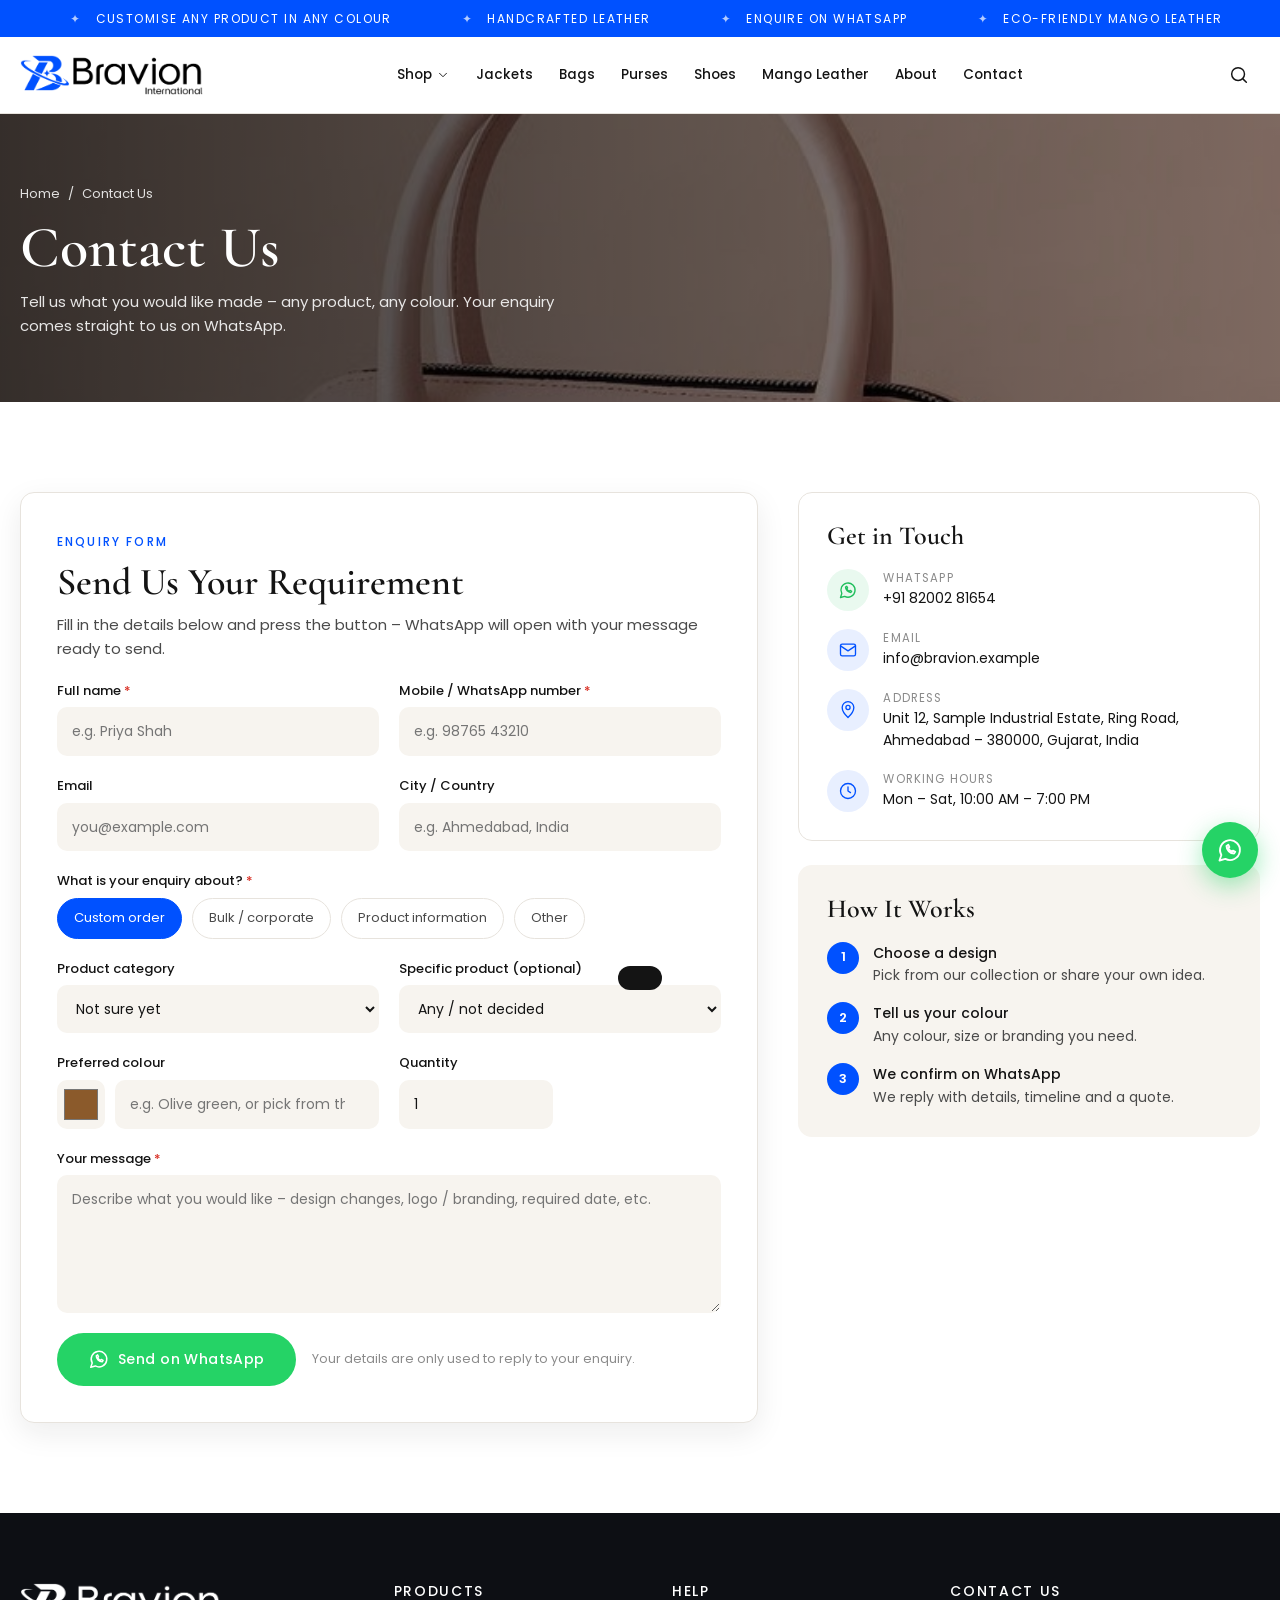
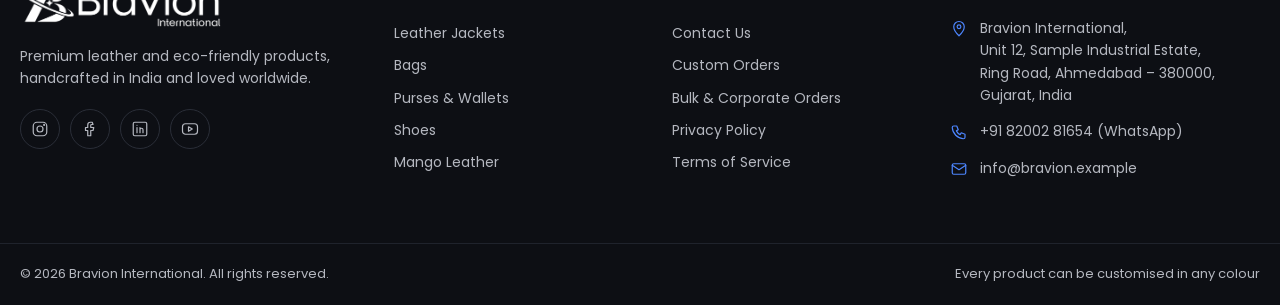
==== contact.html @ 528b91cf "Add files via upload" ====
<!DOCTYPE html>
<html lang="en">
<head>
  <meta charset="UTF-8">
  <meta name="viewport" content="width=device-width, initial-scale=1.0">
  <title>Contact Us – Bravion International</title>
  <meta name="description" content="Bravion International – handcrafted leather jackets, bags, purses, shoes and mango leather products – customised in any colour.">
  <link rel="icon" type="image/png" href="assets/img/favicon.png">
  <link rel="preconnect" href="https://fonts.googleapis.com">
  <link rel="preconnect" href="https://fonts.gstatic.com" crossorigin>
  <link href="https://fonts.googleapis.com/css2?family=Cormorant+Garamond:wght@500;600;700&family=Poppins:wght@300;400;500;600&display=swap" rel="stylesheet">
  <link rel="stylesheet" href="assets/css/style.css">
</head>
<body>

  <!-- Announcement bar -->
  <div class="announce">
    <div class="announce__track">
      <span>Customise any product in any colour</span><span>Handcrafted leather</span><span>Enquire on WhatsApp</span><span>Eco-friendly mango leather</span>
      <span>Customise any product in any colour</span><span>Handcrafted leather</span><span>Enquire on WhatsApp</span><span>Eco-friendly mango leather</span>
    </div>
  </div>

  <!-- Header -->
  <header class="header" id="header">
    <div class="container header__inner">
      <button class="icon-btn header__burger" id="menuOpen" aria-label="Open menu">
        <svg viewBox="0 0 24 24"><path d="M3 6h18M3 12h18M3 18h18"/></svg>
      </button>

      <a href="index.html" class="header__logo" aria-label="Bravion International home">
        <img src="assets/img/logo.png" alt="Bravion International">
      </a>

      <nav class="nav" id="nav" aria-label="Main">
        <div class="nav__head">
          <img src="assets/img/logo.png" alt="Bravion International">
          <button class="icon-btn" id="menuClose" aria-label="Close menu">
            <svg viewBox="0 0 24 24"><path d="M6 6l12 12M18 6L6 18"/></svg>
          </button>
        </div>
        <ul class="nav__list">
          <li class="nav__item has-mega">
            <a href="shop.html">Shop <svg class="chev" viewBox="0 0 24 24"><path d="M6 9l6 6 6-6"/></svg></a>
            <div class="mega">
              <div class="mega__col">
                <h6>Products</h6>
                <a href="shop.html?cat=jackets">Leather Jackets</a>
                <a href="shop.html?cat=bags">Bags</a>
                <a href="shop.html?cat=purses">Purses &amp; Wallets</a>
                <a href="shop.html?cat=shoes">Shoes</a>
              </div>
              <div class="mega__col">
                <h6>Eco Collection</h6>
                <a href="shop.html?material=Mango+Leather">Mango Leather – All Products</a>
              </div>
              <a href="shop.html?material=Mango+Leather" class="mega__promo">
                <img src="assets/img/mango/ml-11.jpg" alt="">
                <span>New: Mango Leather Edit →</span>
              </a>
            </div>
          </li>
          <li class="nav__item"><a href="shop.html?cat=jackets">Jackets</a></li>
          <li class="nav__item"><a href="shop.html?cat=bags">Bags</a></li>
          <li class="nav__item"><a href="shop.html?cat=purses">Purses</a></li>
          <li class="nav__item"><a href="shop.html?cat=shoes">Shoes</a></li>
          <li class="nav__item"><a href="shop.html?material=Mango+Leather">Mango Leather</a></li>
          <li class="nav__item"><a href="index.html#about">About</a></li>
          <li class="nav__item"><a href="contact.html">Contact</a></li>
        </ul>
      </nav>

      <div class="header__actions">
        <button class="icon-btn" id="searchOpen" aria-label="Search">
          <svg viewBox="0 0 24 24"><circle cx="11" cy="11" r="7"/><path d="M20 20l-3.5-3.5"/></svg>
        </button>
      </div>
    </div>

    <div class="search" id="search">
      <div class="container search__inner">
        <svg viewBox="0 0 24 24"><circle cx="11" cy="11" r="7"/><path d="M20 20l-3.5-3.5"/></svg>
        <input type="search" placeholder="Search jackets, bags, wallets, shoes…" aria-label="Search products">
        <button class="icon-btn" id="searchClose" aria-label="Close search">
          <svg viewBox="0 0 24 24"><path d="M6 6l12 12M18 6L6 18"/></svg>
        </button>
      </div>
    </div>
    <!-- inside the header so the menu drawer can sit above it -->
    <div class="overlay" id="overlay"></div>
  </header>

  <main class="contact-page">

    <!-- Page banner -->
    <section class="collection-hero" style="--bg:url('../img/mango/ml-09.jpg')">
      <div class="container collection-hero__inner">
        <nav class="crumbs" aria-label="Breadcrumb">
          <a href="index.html">Home</a><span>/</span>Contact Us
        </nav>
        <h1>Contact Us</h1>
        <p>Tell us what you would like made – any product, any colour. Your enquiry comes straight to us on WhatsApp.</p>
      </div>
    </section>

    <section class="section">
      <div class="container contact">

        <!-- Enquiry form -->
        <form class="contact__form" id="contactForm" novalidate>
          <div class="contact__form-head">
            <span class="eyebrow">Enquiry form</span>
            <h2>Send Us Your Requirement</h2>
            <p>Fill in the details below and press the button – WhatsApp will open with your message ready to send.</p>
          </div>

          <div class="field-row">
            <label class="field">
              <span>Full name <em>*</em></span>
              <input type="text" name="name" autocomplete="name" required placeholder="e.g. Priya Shah">
              <small class="field__error">Please enter your name.</small>
            </label>
            <label class="field">
              <span>Mobile / WhatsApp number <em>*</em></span>
              <input type="tel" name="phone" autocomplete="tel" required placeholder="e.g. 98765 43210" inputmode="tel">
              <small class="field__error">Please enter a valid number (10–15 digits).</small>
            </label>
          </div>

          <div class="field-row">
            <label class="field">
              <span>Email</span>
              <input type="email" name="email" autocomplete="email" placeholder="you@example.com">
              <small class="field__error">Please enter a valid email.</small>
            </label>
            <label class="field">
              <span>City / Country</span>
              <input type="text" name="city" autocomplete="address-level2" placeholder="e.g. Ahmedabad, India">
            </label>
          </div>

          <div class="field">
            <span>What is your enquiry about? <em>*</em></span>
            <div class="choice" id="enquiryType">
              <label><input type="radio" name="type" value="Custom order" checked><span>Custom order</span></label>
              <label><input type="radio" name="type" value="Bulk / corporate order"><span>Bulk / corporate</span></label>
              <label><input type="radio" name="type" value="Product information"><span>Product information</span></label>
              <label><input type="radio" name="type" value="Other"><span>Other</span></label>
            </div>
          </div>

          <div class="field-row">
            <label class="field">
              <span>Product category</span>
              <select name="category" id="fCategorySelect">
                <option value="">Not sure yet</option>
              </select>
            </label>
            <label class="field">
              <span>Specific product (optional)</span>
              <select name="product" id="fProductSelect">
                <option value="">Any / not decided</option>
              </select>
            </label>
          </div>

          <div class="field-row">
            <label class="field">
              <span>Preferred colour</span>
              <div class="colour-input">
                <input type="color" name="colourPick" value="#8b5a2b" aria-label="Pick a colour">
                <input type="text" name="colour" placeholder="e.g. Olive green, or pick from the box" list="colourList">
              </div>
              <datalist id="colourList">
                <option value="Black"><option value="Brown"><option value="Tan"><option value="Cream"><option value="White">
                <option value="Red"><option value="Maroon"><option value="Pink"><option value="Green"><option value="Blue">
                <option value="Navy"><option value="Mustard"><option value="Purple"><option value="Beige">
              </datalist>
            </label>
            <div class="field-row field-row--tight">
              <label class="field">
                <span>Quantity</span>
                <input type="number" name="qty" min="1" value="1" inputmode="numeric">
                <small class="field__error">Minimum 1.</small>
              </label>
              <label class="field" id="sizeField" hidden>
                <span>Size</span>
                <input type="text" name="size" placeholder="e.g. M / UK 9">
              </label>
            </div>
          </div>

          <label class="field">
            <span>Your message <em>*</em></span>
            <textarea name="message" rows="5" required placeholder="Describe what you would like – design changes, logo / branding, required date, etc."></textarea>
            <small class="field__error">Please tell us a little about what you need.</small>
          </label>

          <div class="contact__submit">
            <button type="submit" class="btn btn--wa">
              <svg viewBox="0 0 24 24"><path d="M3 21l1.6-4.7A8.5 8.5 0 1 1 8 19.6z"/><path d="M9 8.5c0 3.5 3 6.5 6.5 6.5l1-1.5-2-1-1 1c-1-.5-2.5-2-3-3l1-1-1-2z"/></svg>
              Send on WhatsApp
            </button>
            <p class="contact__note">Your details are only used to reply to your enquiry.</p>
          </div>

          <div class="contact__done" id="contactDone" hidden>
            <strong>WhatsApp is opening…</strong>
            <span>Please press <b>Send</b> in WhatsApp to deliver your message. If it did not open, <a href="#" id="contactRetry" target="_blank" rel="noopener">tap here</a>.</span>
          </div>
        </form>

        <!-- Contact details -->
        <aside class="contact__info">
          <div class="info-card">
            <h3>Get in Touch</h3>
            <a href="#" data-wa class="info-line">
              <span class="info-line__icon info-line__icon--wa"><svg viewBox="0 0 24 24"><path d="M3 21l1.6-4.7A8.5 8.5 0 1 1 8 19.6z"/><path d="M9 8.5c0 3.5 3 6.5 6.5 6.5l1-1.5-2-1-1 1c-1-.5-2.5-2-3-3l1-1-1-2z"/></svg></span>
              <span><small>WhatsApp</small>+91 82002 81654</span>
            </a>
            <a href="mailto:info@bravion.example" class="info-line">
              <span class="info-line__icon"><svg viewBox="0 0 24 24"><rect x="3" y="5" width="18" height="14" rx="2"/><path d="M3 7l9 6 9-6"/></svg></span>
              <span><small>Email</small>info@bravion.example</span>
            </a>
            <div class="info-line">
              <span class="info-line__icon"><svg viewBox="0 0 24 24"><path d="M12 21s-7-6.5-7-12a7 7 0 0 1 14 0c0 5.5-7 12-7 12z"/><circle cx="12" cy="9" r="2.5"/></svg></span>
              <span><small>Address</small>Unit 12, Sample Industrial Estate, Ring Road, Ahmedabad – 380000, Gujarat, India</span>
            </div>
            <div class="info-line">
              <span class="info-line__icon"><svg viewBox="0 0 24 24"><circle cx="12" cy="12" r="9"/><path d="M12 7v5l3 2"/></svg></span>
              <span><small>Working hours</small>Mon – Sat, 10:00 AM – 7:00 PM</span>
            </div>
          </div>

          <div class="info-card info-card--tint">
            <h3>How It Works</h3>
            <ol class="steps">
              <li><strong>Choose a design</strong><span>Pick from our collection or share your own idea.</span></li>
              <li><strong>Tell us your colour</strong><span>Any colour, size or branding you need.</span></li>
              <li><strong>We confirm on WhatsApp</strong><span>We reply with details, timeline and a quote.</span></li>
            </ol>
          </div>
        </aside>
      </div>
    </section>
  </main>

  <!-- Footer -->
  <footer class="footer" id="contact">
    <div class="container footer__grid">
      <div class="footer__brand">
        <img src="assets/img/logo.png" alt="Bravion International" class="footer__logo">
        <p>Premium leather and eco-friendly products, handcrafted in India and loved worldwide.</p>
        <div class="social">
          <a href="#" aria-label="Instagram"><svg viewBox="0 0 24 24"><rect x="3" y="3" width="18" height="18" rx="5"/><circle cx="12" cy="12" r="4"/><circle cx="17.5" cy="6.5" r=".6"/></svg></a>
          <a href="#" aria-label="Facebook"><svg viewBox="0 0 24 24"><path d="M15 3h-2.5A3.5 3.5 0 0 0 9 6.5V10H6v4h3v7h4v-7h3l1-4h-4V7a1 1 0 0 1 1-1h2z"/></svg></a>
          <a href="#" aria-label="LinkedIn"><svg viewBox="0 0 24 24"><rect x="3" y="3" width="18" height="18" rx="2"/><path d="M8 10v7M8 7v.01M12 17v-4a2 2 0 0 1 4 0v4M12 10v7"/></svg></a>
          <a href="#" aria-label="YouTube"><svg viewBox="0 0 24 24"><rect x="2" y="5" width="20" height="14" rx="4"/><path d="M10 9l5 3-5 3z"/></svg></a>
        </div>
      </div>
      <div>
        <h4>Products</h4>
        <a href="shop.html?cat=jackets">Leather Jackets</a>
        <a href="shop.html?cat=bags">Bags</a>
        <a href="shop.html?cat=purses">Purses &amp; Wallets</a>
        <a href="shop.html?cat=shoes">Shoes</a>
        <a href="shop.html?material=Mango+Leather">Mango Leather</a>
      </div>
      <div>
        <h4>Help</h4>
        <a href="contact.html">Contact Us</a>
        <a href="#" data-wa="Hello Bravion, I would like to customise a product.">Custom Orders</a>
        <a href="#" data-wa="Hello Bravion, I would like a quote for a bulk / corporate order.">Bulk &amp; Corporate Orders</a>
        <a href="#">Privacy Policy</a>
        <a href="#">Terms of Service</a>
      </div>
      <div>
        <h4>Contact Us</h4>
        <p class="contact-line"><svg viewBox="0 0 24 24"><path d="M12 21s-7-6.5-7-12a7 7 0 0 1 14 0c0 5.5-7 12-7 12z"/><circle cx="12" cy="9" r="2.5"/></svg>
          Bravion International,<br>Unit 12, Sample Industrial Estate,<br>Ring Road, Ahmedabad – 380000,<br>Gujarat, India</p>
        <p class="contact-line"><svg viewBox="0 0 24 24"><path d="M5 4h4l2 5-2.5 1.5a11 11 0 0 0 5 5L15 13l5 2v4a2 2 0 0 1-2 2A16 16 0 0 1 3 6a2 2 0 0 1 2-2"/></svg><a href="#" data-wa>+91 82002 81654 (WhatsApp)</a></p>
        <p class="contact-line"><svg viewBox="0 0 24 24"><rect x="3" y="5" width="18" height="14" rx="2"/><path d="M3 7l9 6 9-6"/></svg><a href="mailto:info@bravion.example">info@bravion.example</a></p>
      </div>
    </div>
    <div class="footer__bottom">
      <div class="container footer__bottom-inner">
        <span>© <span id="year">2026</span> Bravion International. All rights reserved.</span>
        <span class="pay">Every product can be customised in any colour</span>
      </div>
    </div>
  </footer>

  <a href="#" class="whatsapp" data-wa aria-label="Chat on WhatsApp">
    <svg viewBox="0 0 24 24"><path d="M3 21l1.6-4.7A8.5 8.5 0 1 1 8 19.6z"/><path d="M9 8.5c0 3.5 3 6.5 6.5 6.5l1-1.5-2-1-1 1c-1-.5-2.5-2-3-3l1-1-1-2z"/></svg>
  </a>

  <div class="toast" id="toast" role="status" aria-live="polite"></div>

  <script src="assets/js/products.js"></script>
  <script src="assets/js/common.js"></script>
  <script src="assets/js/contact.js"></script>
</body>
</html>
---- assets/css/style.css ----
/* ============ Bravion International – Home ============ */
:root {
  --brand: #0051ff;
  --brand-dark: #003ecc;
  --brand-soft: #e8efff;
  --ink: #141414;
  --text: #4a4a4a;
  --muted: #8a8a8a;
  --line: #e7e3dd;
  --cream: #f7f4ef;
  --tan: #8b5a2b;
  --white: #fff;
  --surface: #fff;            /* page, header, cards */
  --band: #141414;            /* dark strips: stats, toast */
  --on-light: #141414;        /* text on white buttons, same in both themes */
  --placeholder: var(--placeholder);
  --soft-line: #f2efea;
  --check-line: #c9c4bc;
  --bad-bg: #fff6f5;
  --ok-bg: #e9f9ef;
  --ok-text: #1b6b3a;
  --select-arrow: url("data:image/svg+xml,%3Csvg xmlns='http://www.w3.org/2000/svg' viewBox='0 0 24 24' fill='none' stroke='%23141414' stroke-width='2'%3E%3Cpath d='M6 9l6 6 6-6'/%3E%3C/svg%3E");
  --radius: 14px;
  --shadow: 0 10px 30px rgba(20, 20, 20, .08);
  --serif: "Cormorant Garamond", Georgia, serif;
  --sans: "Poppins", system-ui, sans-serif;
  --header-h: 76px;
}

*, *::before, *::after { box-sizing: border-box; }
html { scroll-behavior: smooth; }
body { margin: 0; font-family: var(--sans); color: var(--text); background: var(--surface); line-height: 1.6; font-size: 15px; -webkit-font-smoothing: antialiased; overflow-x: hidden; }
img { max-width: 100%; display: block; }
a { color: inherit; text-decoration: none; }
button { font: inherit; cursor: pointer; border: 0; background: none; color: inherit; }
h1, h2, h3, h4, h5, h6 { color: var(--ink); margin: 0; line-height: 1.15; }
h2 { font-family: var(--serif); font-size: clamp(32px, 4vw, 46px); font-weight: 600; }
svg { width: 22px; height: 22px; fill: none; stroke: currentColor; stroke-width: 1.6; stroke-linecap: round; stroke-linejoin: round; }

.container { width: min(1280px, 100% - 40px); margin-inline: auto; }
.section { padding: 90px 0; }
.section--tint { background: var(--cream); }
.center { text-align: center; margin-top: 40px; }
.eyebrow { display: inline-block; font-size: 12px; letter-spacing: .18em; text-transform: uppercase; color: var(--brand); font-weight: 500; margin-bottom: 10px; }
.section__head { text-align: center; margin-bottom: 48px; }
.section__head--row { display: flex; align-items: flex-end; justify-content: space-between; gap: 20px; flex-wrap: wrap; text-align: left; }

/* Buttons */
.btn { display: inline-flex; align-items: center; justify-content: center; gap: 8px; padding: 14px 30px; border-radius: 999px; font-size: 14px; font-weight: 500; letter-spacing: .03em; transition: .25s ease; border: 1.5px solid transparent; white-space: nowrap; }
.btn--primary { background: var(--brand); color: var(--white); }
.btn--primary:hover { background: var(--brand-dark); transform: translateY(-2px); box-shadow: 0 10px 24px rgba(0, 81, 255, .3); }
.btn--ghost { border-color: rgba(255, 255, 255, .8); color: var(--white); }
.btn--ghost:hover { background: var(--white); color: var(--on-light); }
.btn--outline { border-color: var(--ink); color: var(--ink); }
.btn--outline:hover { background: var(--ink); color: var(--surface); }
.btn--white { background: var(--white); color: var(--brand); }
.btn--white:hover { transform: translateY(-2px); box-shadow: 0 10px 24px rgba(0, 0, 0, .2); }

/* Announcement */
.announce { background: var(--brand); color: var(--white); font-size: 12px; letter-spacing: .12em; text-transform: uppercase; overflow: hidden; white-space: nowrap; padding: 9px 0; }
.announce__track { display: inline-flex; gap: 70px; animation: marquee 28s linear infinite; padding-left: 70px; }
.announce__track span::before { content: "✦"; margin-right: 14px; opacity: .7; }
@keyframes marquee { to { transform: translateX(-50%); } }

/* Header */
.header { position: sticky; top: 0; z-index: 50; background: var(--surface); border-bottom: 1px solid var(--line); transition: box-shadow .3s; }
.header.is-scrolled { box-shadow: 0 6px 20px rgba(0, 0, 0, .06); }
.header__inner { display: flex; align-items: center; gap: 24px; height: var(--header-h); }
.header__logo img { height: 40px; width: auto; }
.icon-btn.header__burger { display: none; }
.header__actions { display: flex; align-items: center; gap: 4px; margin-left: auto; }
.icon-btn { display: inline-grid; place-items: center; width: 42px; height: 42px; border-radius: 50%; color: var(--ink); transition: .2s; position: relative; }
.icon-btn:hover { background: var(--brand-soft); color: var(--brand); }
.cart-count { position: absolute; top: 4px; right: 2px; background: var(--brand); color: var(--white); font-size: 10px; min-width: 18px; height: 18px; border-radius: 9px; display: grid; place-items: center; font-weight: 600; transition: transform .3s; }
.cart-count.bump { transform: scale(1.4); }

.nav { margin-left: auto; }
.nav__head { display: none; }
.nav__list { display: flex; list-style: none; margin: 0; padding: 0; gap: 2px; }
.nav__item > a { display: flex; align-items: center; gap: 4px; padding: 10px 12px; font-size: 13.5px; font-weight: 500; color: var(--ink); position: relative; }
.nav__item > a::after { content: ""; position: absolute; left: 12px; right: 12px; bottom: 4px; height: 2px; background: var(--brand); transform: scaleX(0); transform-origin: left; transition: transform .25s; }
.nav__item > a:hover { color: var(--brand); }
.nav__item > a:hover::after { transform: scaleX(1); }
.chev { width: 14px; height: 14px; }

.has-mega { position: static; }
.mega { position: absolute; left: 0; right: 0; top: 100%; background: var(--surface); border-top: 1px solid var(--line); box-shadow: var(--shadow); display: grid; grid-template-columns: 1fr 1fr 1.3fr; gap: 40px; padding: 36px max(20px, calc((100% - 1280px) / 2)); opacity: 0; visibility: hidden; transform: translateY(10px); transition: .25s ease; }
.has-mega:hover .mega, .has-mega:focus-within .mega { opacity: 1; visibility: visible; transform: none; }
.mega h6 { font-size: 12px; letter-spacing: .15em; text-transform: uppercase; color: var(--muted); margin-bottom: 14px; font-weight: 500; }
.mega__col a { display: block; padding: 6px 0; color: var(--ink); font-size: 14px; transition: .2s; }
.mega__col a:hover { color: var(--brand); padding-left: 6px; }
.mega__promo { position: relative; border-radius: var(--radius); overflow: hidden; height: 200px; }
.mega__promo img { width: 100%; height: 100%; object-fit: cover; }
.mega__promo span { position: absolute; left: 16px; bottom: 16px; background: var(--white); padding: 8px 16px; border-radius: 999px; font-size: 13px; font-weight: 500; color: var(--brand); }

.search { position: absolute; inset: 0 0 auto; height: var(--header-h); background: var(--surface); opacity: 0; visibility: hidden; transform: translateY(-10px); transition: .25s; display: flex; }
.search.is-open { opacity: 1; visibility: visible; transform: none; }
.search__inner { display: flex; align-items: center; gap: 12px; }
.search__inner input { flex: 1; border: 0; outline: 0; font: inherit; font-size: 18px; padding: 10px 0; color: var(--ink); background: none; }

.overlay { position: fixed; inset: 0; background: rgba(0, 0, 0, .45); z-index: 60; opacity: 0; visibility: hidden; transition: .3s; }
.overlay.is-open { opacity: 1; visibility: visible; }

/* Hero */
.hero { position: relative; height: min(72vh, 640px); min-height: 460px; overflow: hidden; background: #1d1d1d; }
.hero__slide { position: absolute; inset: 0; display: flex; align-items: center; opacity: 0; transition: opacity 1s ease; }
.hero__slide::before { content: ""; position: absolute; inset: 0; background: var(--bg) center/cover no-repeat, linear-gradient(135deg, #3b2a1e, #0b1c4a); transform: scale(1.08); transition: transform 7s ease; }
.hero__slide::after { content: ""; position: absolute; inset: 0; background: linear-gradient(90deg, rgba(0, 0, 0, .65) 0%, rgba(0, 0, 0, .25) 55%, rgba(0, 0, 0, .05) 100%); }
.hero__slide.is-active { opacity: 1; z-index: 1; }
.hero__slide.is-active::before { transform: scale(1); }
.hero__content { position: relative; z-index: 2; color: var(--white); }
.hero__content > * { opacity: 0; transform: translateY(24px); transition: .8s ease; }
.hero__slide.is-active .hero__content > * { opacity: 1; transform: none; }
.hero__slide.is-active .hero__content > :nth-child(2) { transition-delay: .15s; }
.hero__slide.is-active .hero__content > :nth-child(3) { transition-delay: .3s; }
.hero__slide.is-active .hero__content > :nth-child(4) { transition-delay: .45s; }
.hero .eyebrow { color: #9db9ff; }
.hero h1 { font-family: var(--serif); font-size: clamp(40px, 6.5vw, 82px); color: var(--white); font-weight: 600; margin-bottom: 16px; }
.hero p { font-size: 17px; max-width: 460px; opacity: .9; margin: 0 0 30px; }
.hero__cta { display: flex; gap: 14px; flex-wrap: wrap; }
.hero__arrow { position: absolute; bottom: 24px; z-index: 3; width: 50px; height: 50px; border-radius: 50%; background: rgba(255, 255, 255, .15); color: var(--white); display: grid; place-items: center; backdrop-filter: blur(6px); transition: .25s; }
.hero__arrow:hover { background: var(--white); color: var(--on-light); }
.hero__arrow--prev { right: 84px; }
.hero__arrow--next { right: 24px; }
.hero__dots { position: absolute; bottom: 30px; left: 50%; transform: translateX(-50%); z-index: 3; display: flex; gap: 10px; }
.hero__dots button { width: 10px; height: 10px; border-radius: 6px; background: rgba(255, 255, 255, .5); transition: .3s; }
.hero__dots button.is-active { width: 32px; background: var(--white); }

/* slider progress: full-width bar along the bottom; the slide changes when it is full */
.hero__progress { position: absolute; left: 0; right: 0; bottom: 0; z-index: 3; height: 4px; background: rgba(255, 255, 255, .2); }
.hero__progress span { display: block; height: 100%; background: var(--brand); transform: scaleX(0); transform-origin: left; }
.hero__progress span.is-running { animation: heroProgress var(--hero-dur, 6s) linear forwards; }
@keyframes heroProgress { to { transform: none; } }

/* USP */
.usp { border-bottom: 1px solid var(--line); }
.usp__grid { display: grid; grid-template-columns: repeat(4, 1fr); }
.usp__item { display: flex; align-items: center; gap: 14px; padding: 28px 20px; }
.usp__item + .usp__item { border-left: 1px solid var(--line); }
.usp__item svg { width: 34px; height: 34px; color: var(--brand); flex-shrink: 0; }
.usp__item strong { display: block; color: var(--ink); font-weight: 500; font-size: 14px; }
.usp__item span { font-size: 12.5px; color: var(--muted); }

/* Categories */
.cats { display: grid; grid-template-columns: repeat(4, 1fr); gap: 20px; }
.cat { text-align: center; }
.cat__img { aspect-ratio: 3/4; border-radius: var(--radius); overflow: hidden; margin-bottom: 14px; background: var(--placeholder); }
.cat__img img { width: 100%; height: 100%; object-fit: cover; transition: transform .6s ease; }
.cat:hover .cat__img img { transform: scale(1.08); }
.cat h3 { font-size: 15px; font-weight: 500; }
.cat span { font-size: 12.5px; color: var(--brand); opacity: 0; transition: .25s; }
.cat:hover span { opacity: 1; }

/* Tabs */
.tabs { display: flex; gap: 6px; flex-wrap: wrap; }
.tab { padding: 8px 18px; border-radius: 999px; font-size: 13px; border: 1px solid var(--line); background: var(--surface); color: var(--ink); transition: .2s; }
.tab:hover { border-color: var(--brand); color: var(--brand); }
.tab.is-active { background: var(--brand); border-color: var(--brand); color: var(--white); }

/* Product carousel */
.carousel { position: relative; }
.products { display: grid; grid-auto-flow: column; grid-auto-columns: calc((100% - 72px) / 4); gap: 24px; overflow-x: auto; scroll-snap-type: x mandatory; scroll-behavior: smooth; padding: 6px 2px 16px; scrollbar-width: none; }
.products::-webkit-scrollbar { display: none; }
.carousel__btn { position: absolute; top: 38%; z-index: 2; width: 44px; height: 44px; border-radius: 50%; background: var(--surface); color: var(--ink); box-shadow: var(--shadow); display: grid; place-items: center; transition: .2s; }
.carousel__btn:hover { background: var(--brand); color: var(--white); }
.carousel__btn--prev { left: -22px; }
.carousel__btn--next { right: -22px; }

.product { scroll-snap-align: start; background: var(--surface); border-radius: var(--radius); overflow: hidden; transition: .3s; animation: fadeUp .5s ease both; }
.product:hover { box-shadow: var(--shadow); transform: translateY(-4px); }
.product__media { position: relative; aspect-ratio: 1/1.1; overflow: hidden; background: var(--placeholder); }
.product__media img { width: 100%; height: 100%; object-fit: cover; transition: transform .6s; }
.product:hover .product__media img { transform: scale(1.06); }
.badge { position: absolute; top: 12px; left: 12px; background: var(--brand); color: var(--white); font-size: 11px; padding: 4px 10px; border-radius: 999px; font-weight: 500; letter-spacing: .04em; }
.badge--eco { background: #2e7d32; }
.wish { position: absolute; top: 10px; right: 10px; width: 36px; height: 36px; border-radius: 50%; background: var(--surface); display: grid; place-items: center; color: var(--ink); transition: .2s; }
.wish svg { width: 18px; height: 18px; }
.wish.is-on { color: #e53935; }
.wish.is-on svg { fill: currentColor; }
.quick-add { position: absolute; left: 12px; right: 12px; bottom: 12px; background: var(--ink); color: var(--white); padding: 11px; border-radius: 999px; font-size: 13px; font-weight: 500; transform: translateY(140%); transition: .3s; }
.product:hover .quick-add, .quick-add:focus { transform: none; }
.quick-add:hover { background: #1ebe5b; }
a.quick-add { display: flex; align-items: center; justify-content: center; gap: 8px; background: #25d366; color: var(--white); }
.quick-add svg { width: 18px; height: 18px; flex-shrink: 0; }
.product__custom { font-size: 12.5px; color: var(--muted); }
.product__body { padding: 16px 16px 20px; }
.product__cat { font-size: 11.5px; color: var(--muted); letter-spacing: .1em; text-transform: uppercase; }
.product__name { font-size: 15px; font-weight: 500; margin: 4px 0 8px; }
.price { display: flex; gap: 10px; align-items: baseline; font-size: 15px; }
.price strong { color: var(--ink); font-weight: 600; }
.price s { color: var(--muted); font-size: 13px; }
.price em { font-style: normal; color: var(--brand); font-size: 12px; font-weight: 500; }

.product__imgs { display: block; width: 100%; height: 100%; }
.product__img2 { position: absolute; inset: 0; opacity: 0; transition: opacity .5s ease, transform .6s !important; }
.product:hover .product__img2 { opacity: 1; }
.product__name a:hover { color: var(--brand); }
.product__rating { font-size: 12.5px; color: var(--ink); margin: -2px 0 6px; }
.product__rating small { color: var(--muted); }
.star { color: #f5a623; }
.badge--dark { background: var(--ink); }
.is-soldout .product__media img { filter: grayscale(.6) opacity(.75); }
.quick-add:disabled { background: #9a9a9a; cursor: not-allowed; }

@keyframes fadeUp { from { opacity: 0; transform: translateY(16px); } }

/* ============ Contact page ============ */
.contact { display: grid; grid-template-columns: 1.6fr 1fr; gap: 40px; align-items: start; }
.contact > *, .contact .field, .contact .field-row > * { min-width: 0; } /* long product names in the select must not widen the grid */
.contact__form { background: var(--surface); border: 1px solid var(--line); border-radius: var(--radius); padding: 36px; box-shadow: var(--shadow); display: grid; gap: 20px; }
.contact__form-head h2 { font-size: clamp(28px, 3.4vw, 38px); }
.contact__form-head p { margin: 8px 0 0; }
.field-row { display: grid; grid-template-columns: 1fr 1fr; gap: 20px; }
.field-row--tight { gap: 14px; }
.field { display: grid; gap: 6px; align-content: start; }
.field[hidden] { display: none; }
.field > span { font-size: 13px; font-weight: 500; color: var(--ink); }
.field em { color: #d93025; font-style: normal; }
.field input, .field select, .field textarea { width: 100%; font: inherit; font-size: 14px; color: var(--ink); background: var(--cream); border: 1.5px solid transparent; border-radius: 10px; padding: 12px 14px; outline: 0; transition: .2s; }
.field textarea { resize: vertical; min-height: 120px; }
.field input:focus, .field select:focus, .field textarea:focus { border-color: var(--brand); background: var(--surface); }
.field__error { display: none; color: #d93025; font-size: 12px; }
.field.is-invalid input, .field.is-invalid textarea { border-color: #d93025; background: var(--bad-bg); }
.field.is-invalid .field__error { display: block; }
.colour-input { display: flex; gap: 10px; }
.colour-input input[type="color"] { width: 48px; height: auto; align-self: stretch; flex-shrink: 0; padding: 4px; cursor: pointer; }
.choice { display: flex; flex-wrap: wrap; gap: 10px; }
.choice input { position: absolute; opacity: 0; pointer-events: none; }
.choice span { display: inline-block; padding: 9px 16px; border-radius: 999px; border: 1.5px solid var(--line); font-size: 13px; cursor: pointer; transition: .2s; }
.choice label:hover span { border-color: var(--brand); color: var(--brand); }
.choice input:checked + span { background: var(--brand); border-color: var(--brand); color: var(--white); }
.choice input:focus-visible + span { outline: 2px solid var(--brand); outline-offset: 2px; }
.contact__submit { display: flex; align-items: center; gap: 16px; flex-wrap: wrap; }
.contact__note { margin: 0; font-size: 12.5px; color: var(--muted); }
.btn--wa { background: #25d366; color: var(--white); }
.btn--wa:hover { background: #1ebe5b; transform: translateY(-2px); box-shadow: 0 10px 24px rgba(37, 211, 102, .35); }
.contact__done { display: grid; gap: 2px; padding: 14px 18px; border-radius: 10px; background: var(--ok-bg); color: var(--ok-text); font-size: 14px; }
.contact__done[hidden] { display: none; }
.contact__done a { text-decoration: underline; font-weight: 500; }
.contact__info { display: grid; gap: 24px; position: sticky; top: calc(var(--header-h) + 20px); }
.info-card { border: 1px solid var(--line); border-radius: var(--radius); padding: 28px; display: grid; gap: 18px; }
.info-card h3 { font-family: var(--serif); font-size: 26px; font-weight: 600; }
.info-card--tint { background: var(--cream); border-color: transparent; }
.info-line { display: flex; gap: 14px; align-items: flex-start; font-size: 14px; color: var(--ink); }
a.info-line:hover { color: var(--brand); }
.info-line small { display: block; font-size: 11.5px; letter-spacing: .1em; text-transform: uppercase; color: var(--muted); }
.info-line__icon { width: 42px; height: 42px; border-radius: 50%; background: var(--brand-soft); color: var(--brand); display: grid; place-items: center; flex-shrink: 0; }
.info-line__icon svg { width: 20px; height: 20px; }
.info-line__icon--wa { background: var(--ok-bg); color: #1ebe5b; }
.steps { list-style: none; margin: 0; padding: 0; display: grid; gap: 16px; counter-reset: step; }
.steps li { position: relative; padding-left: 46px; display: grid; font-size: 14px; counter-increment: step; }
.steps li::before { content: counter(step); position: absolute; left: 0; top: 0; width: 32px; height: 32px; border-radius: 50%; background: var(--brand); color: var(--white); display: grid; place-items: center; font-size: 13px; font-weight: 600; }
.steps strong { color: var(--ink); font-weight: 500; }

@media (max-width: 900px) {
  .contact { grid-template-columns: 1fr; }
  .contact__info { position: static; }
}
@media (max-width: 600px) {
  .contact__form { padding: 22px 16px; }
  .field-row { grid-template-columns: 1fr; }
  .field-row--tight { grid-template-columns: 1fr 1fr; }
  .contact__submit .btn { width: 100%; }
}

/* ============ Shop / category page ============ */
.collection-hero { position: relative; color: var(--white); padding: 70px 0 64px; overflow: hidden; background: #1d1d1d; }
.collection-hero::before { content: ""; position: absolute; inset: 0; background: var(--bg) center 35%/cover no-repeat; transition: background-image .4s; }
.collection-hero::after { content: ""; position: absolute; inset: 0; background: linear-gradient(90deg, rgba(0, 0, 0, .75), rgba(0, 0, 0, .35)); }
.collection-hero__inner { position: relative; z-index: 1; }
.collection-hero h1 { font-family: var(--serif); font-weight: 600; font-size: clamp(36px, 5vw, 58px); color: var(--white); margin: 10px 0 8px; }
.collection-hero p { max-width: 560px; margin: 0; opacity: .88; }
.crumbs { font-size: 13px; display: flex; gap: 8px; flex-wrap: wrap; opacity: .85; }
.crumbs a:hover { color: #9db9ff; }
.crumbs span { display: inline-flex; gap: 8px; }

.chips { display: flex; gap: 10px; overflow-x: auto; padding: 24px 0 8px; scrollbar-width: none; }
.chips::-webkit-scrollbar { display: none; }
.chip { flex-shrink: 0; padding: 9px 18px; border-radius: 999px; border: 1px solid var(--line); font-size: 13.5px; color: var(--ink); background: var(--surface); transition: .2s; display: inline-flex; gap: 8px; align-items: center; }
.chip small { font-size: 11px; color: var(--muted); }
.chip:hover { border-color: var(--brand); color: var(--brand); }
.chip.is-active { background: var(--brand); border-color: var(--brand); color: var(--white); }
.chip.is-active small { color: rgba(255, 255, 255, .75); }

.shop { display: grid; grid-template-columns: 260px 1fr; gap: 40px; padding-top: 24px; padding-bottom: 80px; align-items: start; }

.filters { position: sticky; top: calc(var(--header-h) + 16px); max-height: calc(100vh - var(--header-h) - 32px); overflow-y: auto; scrollbar-width: thin; padding-right: 6px; }
.filters__head, .filters__foot { display: none; }
.fgroup { border-bottom: 1px solid var(--line); padding: 16px 0; }
.fgroup summary { list-style: none; cursor: pointer; display: flex; justify-content: space-between; align-items: center; font-size: 13px; font-weight: 600; letter-spacing: .12em; text-transform: uppercase; color: var(--ink); }
.fgroup summary::-webkit-details-marker { display: none; }
.fgroup summary::after { content: "+"; font-size: 20px; font-weight: 300; color: var(--muted); line-height: 1; }
.fgroup[open] summary::after { content: "–"; }
.fgroup__body { padding-top: 14px; display: grid; gap: 4px; }

.check { display: flex; align-items: center; gap: 10px; font-size: 14px; color: var(--text); cursor: pointer; padding: 4px 0; user-select: none; }
.check input { position: absolute; opacity: 0; pointer-events: none; }
.check__box { width: 18px; height: 18px; border: 1.5px solid var(--check-line); border-radius: 5px; flex-shrink: 0; display: grid; place-items: center; transition: .2s; }
.check--radio .check__box { border-radius: 50%; }
.check input:checked + .check__box { background: var(--brand); border-color: var(--brand); }
.check input:checked + .check__box::after { content: ""; width: 5px; height: 9px; border: solid var(--white); border-width: 0 2px 2px 0; transform: rotate(45deg) translate(-1px, -1px); }
.check--radio input:checked + .check__box::after { width: 6px; height: 6px; border: 0; border-radius: 50%; background: var(--white); transform: none; }
.check input:focus-visible + .check__box { outline: 2px solid var(--brand); outline-offset: 2px; }
.check:hover { color: var(--ink); }
.check small { margin-left: auto; color: var(--muted); font-size: 12px; }
.check.is-empty { opacity: .45; }

.range { position: relative; height: 24px; margin: 4px 0 14px; }
.range__track { position: absolute; left: 0; right: 0; top: 50%; height: 4px; transform: translateY(-50%); background: var(--line); border-radius: 4px; }
.range__fill { position: absolute; top: 0; bottom: 0; background: var(--brand); border-radius: 4px; }
.range input[type="range"] { position: absolute; inset: 0; width: 100%; margin: 0; background: none; pointer-events: none; -webkit-appearance: none; appearance: none; }
.range input[type="range"]::-webkit-slider-thumb { -webkit-appearance: none; pointer-events: auto; width: 18px; height: 18px; border-radius: 50%; background: var(--white); border: 2px solid var(--brand); cursor: grab; box-shadow: 0 2px 6px rgba(0, 0, 0, .15); }
.range input[type="range"]::-moz-range-thumb { pointer-events: auto; width: 14px; height: 14px; border-radius: 50%; background: var(--white); border: 2px solid var(--brand); cursor: grab; }
.range__vals { display: grid; grid-template-columns: 1fr 1fr; gap: 10px; }
.range__vals label { font-size: 11px; color: var(--muted); text-transform: uppercase; letter-spacing: .1em; display: grid; gap: 4px; }
.range__vals span { display: flex; align-items: center; gap: 4px; border: 1px solid var(--line); border-radius: 8px; padding: 6px 10px; font-size: 13px; color: var(--ink); text-transform: none; letter-spacing: 0; }
.range__vals input { border: 0; outline: 0; width: 100%; font: inherit; min-width: 0; -moz-appearance: textfield; }
.range__vals input::-webkit-inner-spin-button { -webkit-appearance: none; }

.swatches { grid-template-columns: repeat(2, 1fr); gap: 8px; }
.swatch { display: flex; align-items: center; gap: 8px; font-size: 13px; padding: 6px 8px; border-radius: 8px; border: 1px solid transparent; text-align: left; transition: .2s; }
.swatch span { width: 20px; height: 20px; border-radius: 50%; box-shadow: inset 0 0 0 1px rgba(0, 0, 0, .12); flex-shrink: 0; }
.swatch:hover { background: var(--cream); }
.swatch.is-on { border-color: var(--brand); background: var(--brand-soft); color: var(--brand); }
.swatch.is-empty { opacity: .4; }

.toolbar { display: flex; align-items: center; gap: 16px; flex-wrap: wrap; padding-bottom: 16px; border-bottom: 1px solid var(--line); }
.toolbar__filter { display: none; padding: 10px 18px; }
.toolbar__filter svg { width: 18px; height: 18px; }
.toolbar__badge { background: var(--brand); color: var(--white); font-size: 11px; min-width: 20px; height: 20px; border-radius: 10px; display: inline-grid; place-items: center; }
.toolbar__count { margin: 0; font-size: 14px; }
.toolbar__count strong { color: var(--ink); font-weight: 600; }
.toolbar__right { margin-left: auto; display: flex; align-items: center; gap: 14px; }
.sort { display: flex; align-items: center; gap: 8px; font-size: 13px; color: var(--muted); }
.sort select { font: inherit; font-size: 14px; color: var(--ink); border: 1px solid var(--line); border-radius: 999px; padding: 9px 36px 9px 16px; background: var(--surface) var(--select-arrow) right 12px center/14px no-repeat; -webkit-appearance: none; appearance: none; cursor: pointer; }
.sort select:focus { outline: 2px solid var(--brand); outline-offset: 1px; }
.view { display: flex; gap: 4px; }
.view__btn { width: 38px; height: 38px; border-radius: 8px; display: grid; place-items: center; color: var(--muted); border: 1px solid var(--line); }
.view__btn svg { width: 18px; height: 18px; stroke-width: 1.4; }
.view__btn.is-active { color: var(--brand); border-color: var(--brand); background: var(--brand-soft); }

.active-filters { display: flex; flex-wrap: wrap; gap: 8px; padding: 14px 0 0; }
.active-filters:empty { padding: 0; }
.pill { display: inline-flex; align-items: center; gap: 8px; padding: 6px 12px; border-radius: 999px; background: var(--brand-soft); color: var(--brand); font-size: 13px; transition: .2s; }
.pill span { font-size: 16px; line-height: 1; }
.pill:hover { background: var(--brand); color: var(--white); }
.pill--clear { background: none; color: var(--ink); text-decoration: underline; text-underline-offset: 3px; }
.pill--clear:hover { background: none; color: var(--brand); }

.grid { display: grid; gap: 28px 22px; padding-top: 24px; grid-template-columns: repeat(var(--cols, 4), 1fr); }
.grid[data-cols="3"] { --cols: 3; }
.grid[data-cols="4"] { --cols: 4; }

.empty { text-align: center; padding: 70px 20px; }
.empty svg { width: 56px; height: 56px; color: var(--brand); margin-bottom: 14px; }
.empty h3 { font-size: 20px; font-weight: 500; margin-bottom: 6px; }
.empty p { margin: 0 0 22px; }

.more { text-align: center; padding-top: 50px; }
.more p { font-size: 13px; margin: 0 0 10px; }
.more__bar { width: 220px; height: 3px; background: var(--line); margin: 0 auto 22px; border-radius: 3px; overflow: hidden; }
.more__bar span { display: block; height: 100%; background: var(--brand); transition: width .4s; }
.usp--top { border-top: 1px solid var(--line); }

/* Banners */
.banners { display: grid; grid-template-columns: 1.2fr 1fr; grid-template-rows: 1fr 1fr; gap: 20px; height: 640px; }
.banner { position: relative; border-radius: var(--radius); overflow: hidden; display: flex; align-items: flex-end; color: var(--white); }
.banner--tall { grid-row: span 2; }
.banner::before { content: ""; position: absolute; inset: 0; background: var(--bg) center/cover no-repeat, linear-gradient(135deg, #5a3a22, #1b2a55); transition: transform .8s ease; }
.banner::after { content: ""; position: absolute; inset: 0; background: linear-gradient(0deg, rgba(0, 0, 0, .7), transparent 60%); }
.banner:hover::before { transform: scale(1.06); }
.banner__text { position: relative; z-index: 1; padding: 34px; }
.banner .eyebrow { color: #9db9ff; }
.banner h3 { font-family: var(--serif); font-size: clamp(28px, 3vw, 40px); color: var(--white); font-weight: 600; margin-bottom: 12px; }
.banner .link { font-size: 14px; border-bottom: 1px solid currentColor; padding-bottom: 2px; }

/* Feature */
.feature { padding: 100px 0; background: linear-gradient(180deg, var(--surface), var(--brand-soft)); }
.feature__grid { display: grid; grid-template-columns: 1fr 1fr; gap: 80px; align-items: center; }
.feature__media { position: relative; }
.feature__media img { border-radius: 24px; aspect-ratio: 4/5; object-fit: cover; width: 100%; background: var(--placeholder); }
.feature__badge { position: absolute; right: -24px; bottom: 40px; width: 130px; height: 130px; border-radius: 50%; background: var(--brand); color: var(--white); display: flex; flex-direction: column; align-items: center; justify-content: center; text-align: center; box-shadow: 0 16px 40px rgba(0, 81, 255, .35); line-height: 1.2; animation: float 4s ease-in-out infinite; }
.feature__badge strong { font-size: 28px; }
.feature__badge span { font-size: 12px; letter-spacing: .1em; text-transform: uppercase; }
@keyframes float { 50% { transform: translateY(-10px); } }
.feature__text p { font-size: 16px; margin: 18px 0 22px; }
.ticks { list-style: none; padding: 0; margin: 0 0 32px; display: grid; gap: 10px; }
.ticks li { padding-left: 32px; position: relative; color: var(--ink); }
.ticks li::before { content: "✓"; position: absolute; left: 0; top: 1px; width: 22px; height: 22px; border-radius: 50%; background: var(--brand); color: var(--white); font-size: 12px; display: grid; place-items: center; }

/* Values */
.values { display: grid; grid-template-columns: repeat(3, 1fr); gap: 28px; }
.value { padding: 40px 32px; border: 1px solid var(--line); border-radius: var(--radius); text-align: center; transition: .3s; }
.value:hover { border-color: var(--brand); box-shadow: var(--shadow); transform: translateY(-4px); }
.value__icon { width: 70px; height: 70px; border-radius: 50%; background: var(--brand-soft); color: var(--brand); display: grid; place-items: center; margin: 0 auto 20px; }
.value__icon svg { width: 30px; height: 30px; }
.value h3 { font-size: 18px; font-weight: 500; margin-bottom: 10px; }
.value p { margin: 0; font-size: 14px; }

/* Stats */
.stats { background: var(--band); color: var(--white); padding: 60px 0; }
.stats__grid { display: grid; grid-template-columns: repeat(4, 1fr); text-align: center; gap: 20px; }
.stats strong { display: block; font-family: var(--serif); font-size: clamp(36px, 4vw, 54px); font-weight: 600; color: var(--white); }
.stats strong::after { content: "+"; color: var(--brand); }
.stats span { font-size: 13px; letter-spacing: .1em; text-transform: uppercase; opacity: .7; }

/* Reviews */
.reviews { display: grid; grid-template-columns: repeat(3, 1fr); gap: 24px; }
.review { margin: 0; background: var(--surface); padding: 32px; border-radius: var(--radius); box-shadow: 0 2px 10px rgba(0, 0, 0, .03); }
.stars { color: #f5a623; letter-spacing: 3px; margin-bottom: 14px; }
.review blockquote { margin: 0 0 24px; font-size: 15px; color: var(--ink); font-style: italic; }
.review figcaption { display: flex; align-items: center; gap: 12px; }
.avatar { width: 44px; height: 44px; border-radius: 50%; background: var(--brand); color: var(--white); display: grid; place-items: center; font-size: 13px; font-weight: 600; }
.review strong { display: block; color: var(--ink); font-weight: 500; font-size: 14px; }
.review small { color: var(--muted); }

/* CTA */
.cta { background: var(--brand); color: var(--white); padding: 56px 0; position: relative; overflow: hidden; }
.cta::before { content: ""; position: absolute; width: 420px; height: 420px; border-radius: 50%; border: 60px solid rgba(255, 255, 255, .07); right: -120px; top: -180px; }
.cta__inner { display: flex; align-items: center; justify-content: space-between; gap: 30px; flex-wrap: wrap; position: relative; }
.cta h2 { color: var(--white); }
.cta p { margin: 8px 0 0; opacity: .85; }

/* Newsletter */
.newsletter__inner { text-align: center; max-width: 620px; }
.newsletter__inner > p { margin: 12px 0 28px; }
.newsletter__form { display: flex; gap: 10px; background: var(--cream); padding: 6px; border-radius: 999px; }
.newsletter__form input { flex: 1; border: 0; background: none; outline: 0; padding: 0 20px; font: inherit; min-width: 0; }
.newsletter__msg { color: var(--brand); font-weight: 500; margin-top: 16px; }

/* Footer */
.footer { background: #0d0f14; color: #b5b8c0; padding-top: 70px; font-size: 14px; }
.footer__grid { display: grid; grid-template-columns: 1.4fr 1fr 1fr 1.3fr; gap: 40px; padding-bottom: 50px; }
.footer__logo { height: 44px; width: auto; filter: brightness(0) invert(1); margin-bottom: 18px; }
.footer h4 { color: var(--white); font-size: 14px; letter-spacing: .12em; text-transform: uppercase; font-weight: 500; margin-bottom: 18px; }
.footer__grid > div > a { display: block; padding: 5px 0; transition: .2s; }
.footer__grid > div > a:hover { color: var(--white); padding-left: 4px; }
.footer p { margin: 0 0 14px; }
.contact-line { display: flex; gap: 12px; align-items: flex-start; }
.contact-line svg { width: 18px; height: 18px; color: var(--brand); flex-shrink: 0; margin-top: 3px; stroke: #4d86ff; }
.contact-line a:hover { color: var(--white); }
.social { display: flex; gap: 10px; margin-top: 20px; }
.social a { width: 40px; height: 40px; border-radius: 50%; border: 1px solid #2a2e38; display: grid; place-items: center; transition: .25s; }
.social a svg { width: 18px; height: 18px; }
.social a:hover { background: var(--brand); border-color: var(--brand); color: var(--white); }
.footer__bottom { border-top: 1px solid #1f232c; padding: 20px 0; font-size: 13px; }
.footer__bottom-inner { display: flex; justify-content: space-between; gap: 10px; flex-wrap: wrap; }

/* WhatsApp + toast */
.whatsapp { position: fixed; right: 22px; bottom: 22px; z-index: 40; width: 56px; height: 56px; border-radius: 50%; background: #25d366; color: var(--white); display: grid; place-items: center; box-shadow: 0 8px 24px rgba(37, 211, 102, .45); transition: .25s; }
.whatsapp:hover { transform: scale(1.08); }
.whatsapp svg { width: 28px; height: 28px; }
.toast { position: fixed; left: 50%; bottom: 30px; transform: translate(-50%, 120px); background: var(--band); color: var(--white); padding: 12px 22px; border-radius: 999px; font-size: 14px; z-index: 80; transition: transform .35s ease; pointer-events: none; }
.toast.is-show { transform: translate(-50%, 0); }

/* Reveal on scroll */
.reveal { opacity: 0; transform: translateY(30px); transition: opacity .8s ease, transform .8s ease; }
.reveal.is-visible { opacity: 1; transform: none; }

/* ============ Responsive ============ */
@media (max-width: 1180px) {
  .icon-btn.header__burger { display: inline-grid; }
  .header__inner { gap: 8px; }
  .nav { position: fixed; top: 0; left: 0; bottom: 0; width: min(360px, 86vw); background: var(--surface); z-index: 70; transform: translateX(-100%); transition: transform .35s ease; overflow-y: auto; margin: 0; }
  .nav.is-open { transform: none; }
  .nav__head { display: flex; align-items: center; justify-content: space-between; padding: 16px 20px; border-bottom: 1px solid var(--line); position: sticky; top: 0; z-index: 2; background: var(--surface); }
  .nav__head img { height: 34px; }
  .nav__list { flex-direction: column; padding: 10px 0; }
  .nav__item > a { padding: 14px 24px; font-size: 15px; border-bottom: 1px solid var(--soft-line); }
  .nav__item > a::after { display: none; }
  .mega { position: static; opacity: 1; visibility: visible; transform: none; box-shadow: none; display: none; grid-template-columns: 1fr; gap: 16px; padding: 10px 24px 20px; border: 0; }
  .has-mega.is-open .mega { display: grid; }
  .has-mega:hover .mega { transform: none; }
  .mega__promo { display: none; }
  .cats { grid-template-columns: repeat(2, 1fr); }
  .products { grid-auto-columns: calc((100% - 48px) / 3); }
}

@media (max-width: 900px) {
  .section { padding: 64px 0; }
  .usp__grid { grid-template-columns: repeat(2, 1fr); }
  .usp__item:nth-child(3) { border-left: 0; }
  .usp__item:nth-child(n+3) { border-top: 1px solid var(--line); }
  .banners { grid-template-columns: 1fr; grid-template-rows: none; height: auto; }
  .banner { min-height: 300px; }
  .banner--tall { grid-row: auto; min-height: 420px; }
  .feature__grid { grid-template-columns: 1fr; gap: 50px; }
  .feature__badge { right: 16px; }
  .values, .reviews { grid-template-columns: 1fr; }
  .stats__grid { grid-template-columns: repeat(2, 1fr); row-gap: 36px; }
  .footer__grid { grid-template-columns: 1fr 1fr; }
  .footer__brand { grid-column: 1 / -1; }
  .products { grid-auto-columns: calc((100% - 24px) / 2); }
  .carousel__btn { display: none; }
}

@media (max-width: 600px) {
  :root { --header-h: 64px; }
  .container { width: calc(100% - 32px); }
  .header__logo img { height: 30px; }
  .hide-sm { display: none; }
  .icon-btn { width: 38px; height: 38px; }
  .hero { min-height: 480px; }
  .hero__arrow { display: none; }
  .hero p { font-size: 15px; }
  .btn { padding: 12px 22px; }
  .cats { grid-template-columns: repeat(2, 1fr); gap: 14px; }
  .products { grid-auto-columns: 72%; gap: 14px; }
  .usp__item { padding: 18px 8px; gap: 10px; }
  .usp__item svg { width: 28px; height: 28px; }
  .footer__grid { grid-template-columns: 1fr; }
  .newsletter__form { flex-direction: column; border-radius: var(--radius); background: none; padding: 0; }
  .newsletter__form input { background: var(--cream); border-radius: 999px; padding: 14px 20px; }
}

/* Shop page responsive */
@media (max-width: 1180px) {
  .shop { grid-template-columns: 1fr; gap: 0; }
  .filters { position: fixed; top: 0; right: 0; bottom: 0; left: auto; width: min(380px, 90vw); max-height: none; background: var(--surface); z-index: 70; transform: translateX(100%); transition: transform .35s ease; padding: 0; display: flex; flex-direction: column; overflow: hidden; }
  .filters.is-open { transform: none; }
  .filters__head { display: flex; align-items: center; justify-content: space-between; padding: 14px 20px; border-bottom: 1px solid var(--line); }
  .filters__head h2 { font-family: var(--sans); font-size: 18px; font-weight: 600; }
  .filters__body { flex: 1; overflow-y: auto; padding: 0 20px; }
  .filters__foot { display: grid; grid-template-columns: 1fr 1.6fr; gap: 10px; padding: 14px 20px; border-top: 1px solid var(--line); }
  .filters__foot .btn { padding: 12px 10px; }
  .toolbar__filter { display: inline-flex; }
  .grid[data-cols] { --cols: 3; }
  .view { display: none; }
}

@media (max-width: 900px) {
  .grid[data-cols] { --cols: 2; gap: 24px 16px; }
  .collection-hero { padding: 50px 0 44px; }
}

@media (max-width: 600px) {
  .toolbar { gap: 10px; }
  .toolbar__count { order: 3; width: 100%; font-size: 13px; }
  .sort span { display: none; }
  .sort select { padding: 10px 34px 10px 14px; font-size: 13px; }
  .grid[data-cols] { gap: 20px 12px; }
  .product__body { padding: 12px 10px 14px; }
  .product__name { font-size: 14px; }
  .price { flex-wrap: wrap; gap: 4px 8px; font-size: 14px; }
  .shop { padding-bottom: 56px; }
}

@media (hover: none) {
  .quick-add { transform: none; position: static; width: calc(100% - 24px); margin: 12px 12px 0; }
  .product__media { overflow: visible; aspect-ratio: auto; }
  .product__media img { aspect-ratio: 1/1.1; }
  .cat span { opacity: 1; }
}

@media (prefers-reduced-motion: reduce) {
  *, *::before, *::after { animation: none !important; transition: none !important; }
  .reveal { opacity: 1; transform: none; }
}
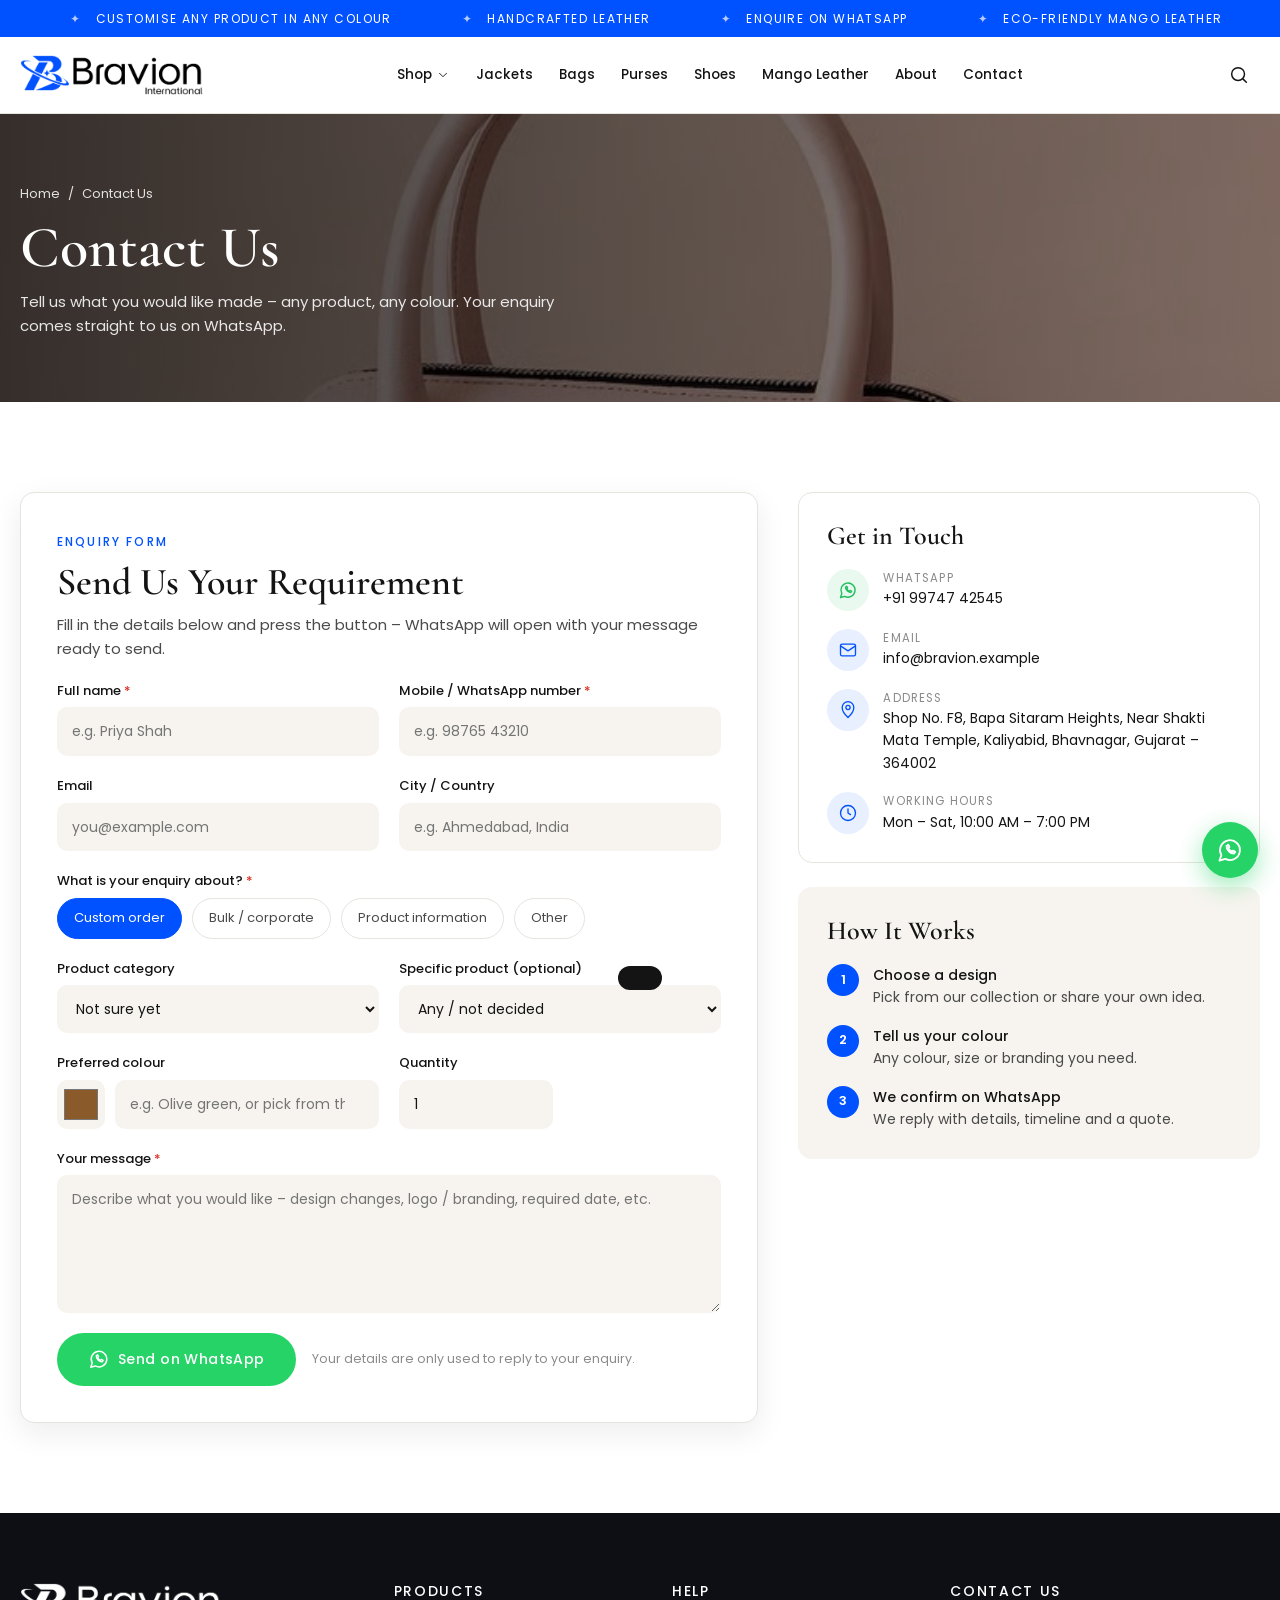
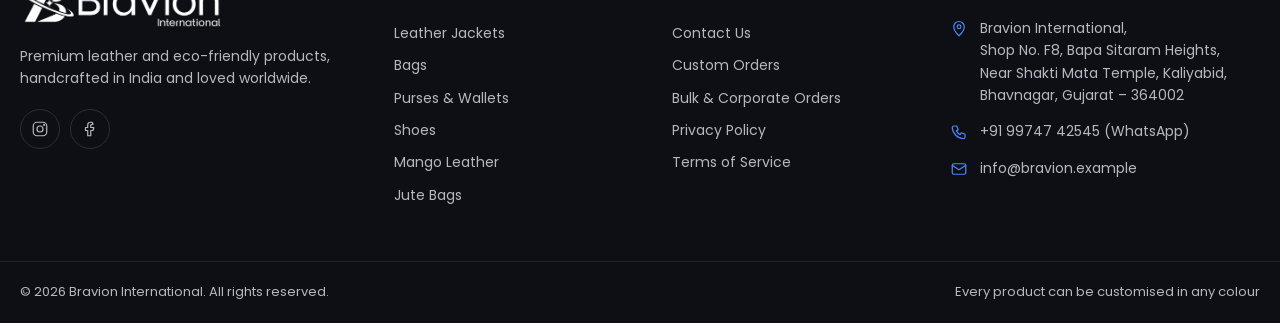
==== commit 77336f3a: "Add files via upload" ====
--- a/contact.html
+++ b/contact.html
@@ -53,6 +53,7 @@
               <div class="mega__col">
                 <h6>Eco Collection</h6>
                 <a href="shop.html?material=Mango+Leather">Mango Leather – All Products</a>
+                <a href="shop.html?cat=jute-bags">Jute Bags</a>
               </div>
               <a href="shop.html?material=Mango+Leather" class="mega__promo">
                 <img src="assets/img/mango/ml-11.jpg" alt="">
@@ -216,7 +217,7 @@
             <h3>Get in Touch</h3>
             <a href="#" data-wa class="info-line">
               <span class="info-line__icon info-line__icon--wa"><svg viewBox="0 0 24 24"><path d="M3 21l1.6-4.7A8.5 8.5 0 1 1 8 19.6z"/><path d="M9 8.5c0 3.5 3 6.5 6.5 6.5l1-1.5-2-1-1 1c-1-.5-2.5-2-3-3l1-1-1-2z"/></svg></span>
-              <span><small>WhatsApp</small>+91 82002 81654</span>
+              <span><small>WhatsApp</small>+91 99747 42545</span>
             </a>
             <a href="mailto:info@bravion.example" class="info-line">
               <span class="info-line__icon"><svg viewBox="0 0 24 24"><rect x="3" y="5" width="18" height="14" rx="2"/><path d="M3 7l9 6 9-6"/></svg></span>
@@ -224,7 +225,7 @@
             </a>
             <div class="info-line">
               <span class="info-line__icon"><svg viewBox="0 0 24 24"><path d="M12 21s-7-6.5-7-12a7 7 0 0 1 14 0c0 5.5-7 12-7 12z"/><circle cx="12" cy="9" r="2.5"/></svg></span>
-              <span><small>Address</small>Unit 12, Sample Industrial Estate, Ring Road, Ahmedabad – 380000, Gujarat, India</span>
+              <span><small>Address</small>Shop No. F8, Bapa Sitaram Heights, Near Shakti Mata Temple, Kaliyabid, Bhavnagar, Gujarat – 364002</span>
             </div>
             <div class="info-line">
               <span class="info-line__icon"><svg viewBox="0 0 24 24"><circle cx="12" cy="12" r="9"/><path d="M12 7v5l3 2"/></svg></span>
@@ -252,10 +253,8 @@
         <img src="assets/img/logo.png" alt="Bravion International" class="footer__logo">
         <p>Premium leather and eco-friendly products, handcrafted in India and loved worldwide.</p>
         <div class="social">
-          <a href="#" aria-label="Instagram"><svg viewBox="0 0 24 24"><rect x="3" y="3" width="18" height="18" rx="5"/><circle cx="12" cy="12" r="4"/><circle cx="17.5" cy="6.5" r=".6"/></svg></a>
-          <a href="#" aria-label="Facebook"><svg viewBox="0 0 24 24"><path d="M15 3h-2.5A3.5 3.5 0 0 0 9 6.5V10H6v4h3v7h4v-7h3l1-4h-4V7a1 1 0 0 1 1-1h2z"/></svg></a>
-          <a href="#" aria-label="LinkedIn"><svg viewBox="0 0 24 24"><rect x="3" y="3" width="18" height="18" rx="2"/><path d="M8 10v7M8 7v.01M12 17v-4a2 2 0 0 1 4 0v4M12 10v7"/></svg></a>
-          <a href="#" aria-label="YouTube"><svg viewBox="0 0 24 24"><rect x="2" y="5" width="20" height="14" rx="4"/><path d="M10 9l5 3-5 3z"/></svg></a>
+          <a href="https://www.instagram.com/bravioninternational/" target="_blank" rel="noopener" aria-label="Instagram"><svg viewBox="0 0 24 24"><rect x="3" y="3" width="18" height="18" rx="5"/><circle cx="12" cy="12" r="4"/><circle cx="17.5" cy="6.5" r=".6"/></svg></a>
+          <a href="https://www.facebook.com/share/1EA5qorMT6/?mibextid=wwXIfr" target="_blank" rel="noopener" aria-label="Facebook"><svg viewBox="0 0 24 24"><path d="M15 3h-2.5A3.5 3.5 0 0 0 9 6.5V10H6v4h3v7h4v-7h3l1-4h-4V7a1 1 0 0 1 1-1h2z"/></svg></a>
         </div>
       </div>
       <div>
@@ -265,6 +264,7 @@
         <a href="shop.html?cat=purses">Purses &amp; Wallets</a>
         <a href="shop.html?cat=shoes">Shoes</a>
         <a href="shop.html?material=Mango+Leather">Mango Leather</a>
+        <a href="shop.html?cat=jute-bags">Jute Bags</a>
       </div>
       <div>
         <h4>Help</h4>
@@ -277,8 +277,8 @@
       <div>
         <h4>Contact Us</h4>
         <p class="contact-line"><svg viewBox="0 0 24 24"><path d="M12 21s-7-6.5-7-12a7 7 0 0 1 14 0c0 5.5-7 12-7 12z"/><circle cx="12" cy="9" r="2.5"/></svg>
-          Bravion International,<br>Unit 12, Sample Industrial Estate,<br>Ring Road, Ahmedabad – 380000,<br>Gujarat, India</p>
-        <p class="contact-line"><svg viewBox="0 0 24 24"><path d="M5 4h4l2 5-2.5 1.5a11 11 0 0 0 5 5L15 13l5 2v4a2 2 0 0 1-2 2A16 16 0 0 1 3 6a2 2 0 0 1 2-2"/></svg><a href="#" data-wa>+91 82002 81654 (WhatsApp)</a></p>
+          Bravion International,<br>Shop No. F8, Bapa Sitaram Heights,<br>Near Shakti Mata Temple, Kaliyabid,<br>Bhavnagar, Gujarat – 364002</p>
+        <p class="contact-line"><svg viewBox="0 0 24 24"><path d="M5 4h4l2 5-2.5 1.5a11 11 0 0 0 5 5L15 13l5 2v4a2 2 0 0 1-2 2A16 16 0 0 1 3 6a2 2 0 0 1 2-2"/></svg><a href="#" data-wa>+91 99747 42545 (WhatsApp)</a></p>
         <p class="contact-line"><svg viewBox="0 0 24 24"><rect x="3" y="5" width="18" height="14" rx="2"/><path d="M3 7l9 6 9-6"/></svg><a href="mailto:info@bravion.example">info@bravion.example</a></p>
       </div>
     </div>
--- a/assets/css/style.css
+++ b/assets/css/style.css
@@ -28,6 +28,7 @@
 }
 
 *, *::before, *::after { box-sizing: border-box; }
+[hidden] { display: none !important; } /* e.g. .btn's display would otherwise override the hidden attribute */
 html { scroll-behavior: smooth; }
 body { margin: 0; font-family: var(--sans); color: var(--text); background: var(--surface); line-height: 1.6; font-size: 15px; -webkit-font-smoothing: antialiased; overflow-x: hidden; }
 img { max-width: 100%; display: block; }
@@ -203,6 +204,29 @@
 .quick-add:disabled { background: #9a9a9a; cursor: not-allowed; }
 
 @keyframes fadeUp { from { opacity: 0; transform: translateY(16px); } }
+
+/* ============ Jute bags (home) ============ */
+.jute__intro { max-width: 560px; margin: 12px 0 0; }
+.jute__grid { display: grid; grid-template-columns: repeat(4, 1fr); gap: 20px; }
+.jute-card { display: flex; flex-direction: column; background: var(--surface); border-radius: var(--radius); overflow: hidden; transition: .3s; }
+.jute-card:hover { box-shadow: var(--shadow); transform: translateY(-4px); }
+.jute-card__img { aspect-ratio: 4/3; overflow: hidden; background: var(--placeholder); }
+.jute-card__img img { width: 100%; height: 100%; object-fit: cover; transition: transform .6s; }
+.jute-card:hover .jute-card__img img { transform: scale(1.06); }
+.jute-card__body { padding: 16px 18px 20px; display: grid; gap: 4px; }
+.jute-card h3 { font-size: 16px; font-weight: 500; }
+.jute-card p { margin: 0; font-size: 13.5px; color: var(--muted); }
+.jute-card__link { margin-top: 8px; font-size: 13px; font-weight: 500; color: #1ebe5b; }
+.jute__points { list-style: none; margin: 32px 0 0; padding: 0; display: flex; flex-wrap: wrap; justify-content: center; gap: 10px 28px; }
+.jute__points li { position: relative; padding-left: 26px; font-size: 14px; color: var(--ink); }
+.jute__points li::before { content: "✓"; position: absolute; left: 0; top: 1px; width: 18px; height: 18px; border-radius: 50%; background: #2e7d32; color: var(--white); font-size: 11px; display: grid; place-items: center; }
+@media (max-width: 900px) { .jute__grid { grid-template-columns: repeat(2, 1fr); gap: 14px; } }
+@media (max-width: 600px) {
+  .jute .section__head--row .btn { width: 100%; }
+  .jute-card__body { padding: 12px 12px 14px; }
+  .jute-card h3 { font-size: 14.5px; }
+  .jute__points { justify-content: flex-start; }
+}
 
 /* ============ Contact page ============ */
 .contact { display: grid; grid-template-columns: 1.6fr 1fr; gap: 40px; align-items: start; }
@@ -502,15 +526,29 @@
   .icon-btn { width: 38px; height: 38px; }
   .hero { min-height: 480px; }
   .hero__arrow { display: none; }
-  .hero p { font-size: 15px; }
+  .hero__content { padding-bottom: 36px; } /* keep the buttons clear of the slide dots */
+  .hero h1 { font-size: clamp(32px, 9vw, 40px); }
+  .hero p { font-size: 15px; margin-bottom: 24px; }
+  .hero__dots { bottom: 22px; }
   .btn { padding: 12px 22px; }
   .cats { grid-template-columns: repeat(2, 1fr); gap: 14px; }
   .products { grid-auto-columns: 72%; gap: 14px; }
   .usp__item { padding: 18px 8px; gap: 10px; }
   .usp__item svg { width: 28px; height: 28px; }
+  .feature { padding: 56px 0; }
   .footer__grid { grid-template-columns: 1fr; }
+  .footer__bottom { padding-bottom: 90px; } /* room for the floating WhatsApp button */
   .newsletter__form { flex-direction: column; border-radius: var(--radius); background: none; padding: 0; }
   .newsletter__form input { background: var(--cream); border-radius: 999px; padding: 14px 20px; }
+  /* product cards: short one-line enquiry button */
+  .quick-add__more { display: none; }
+  .quick-add { font-size: 12.5px; padding: 10px; }
+}
+
+@media (max-width: 420px) {
+  /* very small phones: stack icon above text in the feature strip */
+  .usp__item { flex-direction: column; align-items: flex-start; padding: 16px 12px; gap: 8px; }
+  .hero .btn { padding: 11px 18px; font-size: 13px; }
 }
 
 /* Shop page responsive */
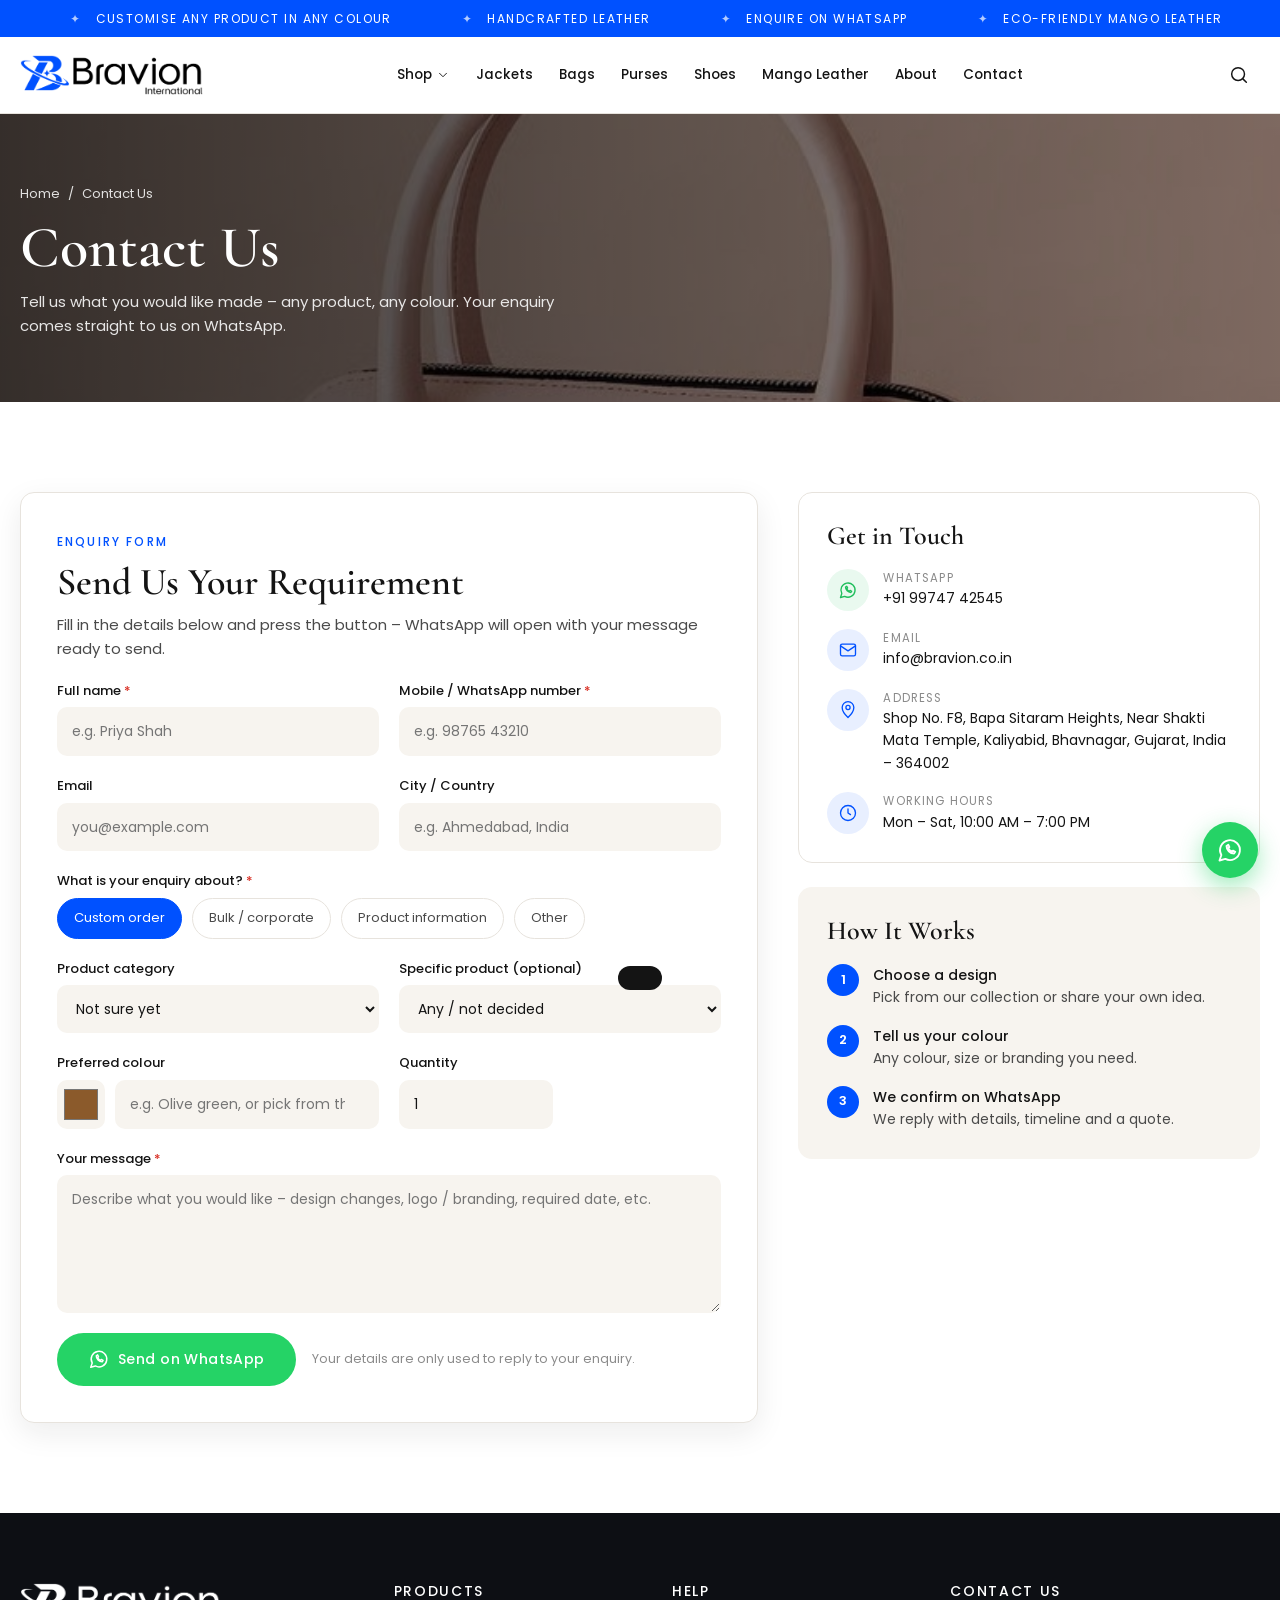
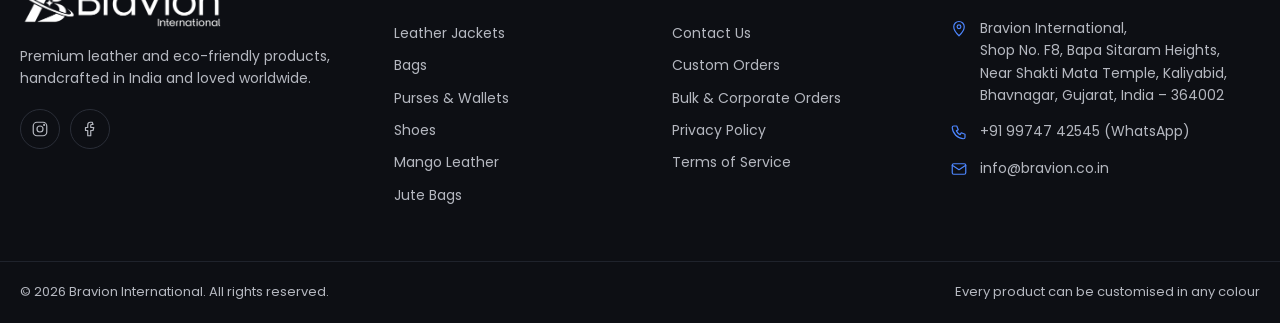
==== commit 22da60c9: "Add files via upload" ====
--- a/contact.html
+++ b/contact.html
@@ -3,8 +3,23 @@
 <head>
   <meta charset="UTF-8">
   <meta name="viewport" content="width=device-width, initial-scale=1.0">
-  <title>Contact Us – Bravion International</title>
-  <meta name="description" content="Bravion International – handcrafted leather jackets, bags, purses, shoes and mango leather products – customised in any colour.">
+  <title>Contact Bravion International – Bulk Leather Goods &amp; Jute Bags Supplier, Bhavnagar India</title>
+  <meta name="description" content="Contact Bravion International, Bhavnagar, Gujarat, India for wholesale, bulk, private label and OEM leather goods, mango leather and custom logo jute bags. Enquire on WhatsApp +91 99747 42545.">
+  <meta name="keywords" content="leather goods sourcing India, bulk leather products supplier, leather products bulk order, leather goods importers supplier, custom products with logo, custom jute bags manufacturer, promotional bags bulk supplier, custom corporate gifting bags supplier, leather goods supplier for fashion brands">
+  <meta name="robots" content="index, follow">
+  <link rel="canonical" href="https://www.bravion.co.in/contact.html">
+  <meta property="og:type" content="website">
+  <meta property="og:site_name" content="Bravion International">
+  <meta property="og:title" content="Contact Bravion International – Bulk Leather Goods &amp; Jute Bags Supplier, Bhavnagar India">
+  <meta property="og:description" content="Contact Bravion International, Bhavnagar, Gujarat, India for wholesale, bulk, private label and OEM leather goods, mango leather and custom logo jute bags. Enquire on WhatsApp +91 99747 42545.">
+  <meta property="og:url" content="https://www.bravion.co.in/contact.html">
+  <meta property="og:image" content="https://www.bravion.co.in/assets/img/mango/ml-11.jpg">
+  <meta property="og:image:alt" content="Bravion International mango leather satchel">
+  <meta property="og:locale" content="en_IN">
+  <meta name="twitter:card" content="summary_large_image">
+  <meta name="twitter:title" content="Contact Bravion International – Bulk Leather Goods &amp; Jute Bags Supplier, Bhavnagar India">
+  <meta name="twitter:description" content="Contact Bravion International, Bhavnagar, Gujarat, India for wholesale, bulk, private label and OEM leather goods, mango leather and custom logo jute bags. Enquire on WhatsApp +91 99747 42545.">
+  <meta name="twitter:image" content="https://www.bravion.co.in/assets/img/mango/ml-11.jpg">
   <link rel="icon" type="image/png" href="assets/img/favicon.png">
   <link rel="preconnect" href="https://fonts.googleapis.com">
   <link rel="preconnect" href="https://fonts.gstatic.com" crossorigin>
@@ -219,13 +234,13 @@
               <span class="info-line__icon info-line__icon--wa"><svg viewBox="0 0 24 24"><path d="M3 21l1.6-4.7A8.5 8.5 0 1 1 8 19.6z"/><path d="M9 8.5c0 3.5 3 6.5 6.5 6.5l1-1.5-2-1-1 1c-1-.5-2.5-2-3-3l1-1-1-2z"/></svg></span>
               <span><small>WhatsApp</small>+91 99747 42545</span>
             </a>
-            <a href="mailto:info@bravion.example" class="info-line">
+            <a href="mailto:info@bravion.co.in" class="info-line">
               <span class="info-line__icon"><svg viewBox="0 0 24 24"><rect x="3" y="5" width="18" height="14" rx="2"/><path d="M3 7l9 6 9-6"/></svg></span>
-              <span><small>Email</small>info@bravion.example</span>
+              <span><small>Email</small>info@bravion.co.in</span>
             </a>
             <div class="info-line">
               <span class="info-line__icon"><svg viewBox="0 0 24 24"><path d="M12 21s-7-6.5-7-12a7 7 0 0 1 14 0c0 5.5-7 12-7 12z"/><circle cx="12" cy="9" r="2.5"/></svg></span>
-              <span><small>Address</small>Shop No. F8, Bapa Sitaram Heights, Near Shakti Mata Temple, Kaliyabid, Bhavnagar, Gujarat – 364002</span>
+              <span><small>Address</small>Shop No. F8, Bapa Sitaram Heights, Near Shakti Mata Temple, Kaliyabid, Bhavnagar, Gujarat, India – 364002</span>
             </div>
             <div class="info-line">
               <span class="info-line__icon"><svg viewBox="0 0 24 24"><circle cx="12" cy="12" r="9"/><path d="M12 7v5l3 2"/></svg></span>
@@ -277,9 +292,9 @@
       <div>
         <h4>Contact Us</h4>
         <p class="contact-line"><svg viewBox="0 0 24 24"><path d="M12 21s-7-6.5-7-12a7 7 0 0 1 14 0c0 5.5-7 12-7 12z"/><circle cx="12" cy="9" r="2.5"/></svg>
-          Bravion International,<br>Shop No. F8, Bapa Sitaram Heights,<br>Near Shakti Mata Temple, Kaliyabid,<br>Bhavnagar, Gujarat – 364002</p>
+          Bravion International,<br>Shop No. F8, Bapa Sitaram Heights,<br>Near Shakti Mata Temple, Kaliyabid,<br>Bhavnagar, Gujarat, India – 364002</p>
         <p class="contact-line"><svg viewBox="0 0 24 24"><path d="M5 4h4l2 5-2.5 1.5a11 11 0 0 0 5 5L15 13l5 2v4a2 2 0 0 1-2 2A16 16 0 0 1 3 6a2 2 0 0 1 2-2"/></svg><a href="#" data-wa>+91 99747 42545 (WhatsApp)</a></p>
-        <p class="contact-line"><svg viewBox="0 0 24 24"><rect x="3" y="5" width="18" height="14" rx="2"/><path d="M3 7l9 6 9-6"/></svg><a href="mailto:info@bravion.example">info@bravion.example</a></p>
+        <p class="contact-line"><svg viewBox="0 0 24 24"><rect x="3" y="5" width="18" height="14" rx="2"/><path d="M3 7l9 6 9-6"/></svg><a href="mailto:info@bravion.co.in">info@bravion.co.in</a></p>
       </div>
     </div>
     <div class="footer__bottom">
--- a/assets/css/style.css
+++ b/assets/css/style.css
@@ -451,6 +451,11 @@
 .newsletter__form { display: flex; gap: 10px; background: var(--cream); padding: 6px; border-radius: 999px; }
 .newsletter__form input { flex: 1; border: 0; background: none; outline: 0; padding: 0 20px; font: inherit; min-width: 0; }
 .newsletter__msg { color: var(--brand); font-weight: 500; margin-top: 16px; }
+.newsletter__error { color: #c0392b; font-size: 14px; margin-top: 12px; }
+.newsletter__contact { display: flex; flex-wrap: wrap; justify-content: center; gap: 12px 28px; margin-top: 24px; font-size: 15px; }
+.newsletter__contact a { display: inline-flex; align-items: center; gap: 8px; color: inherit; }
+.newsletter__contact a:hover { color: var(--brand); }
+.newsletter__contact svg { width: 18px; height: 18px; fill: none; stroke: currentColor; stroke-width: 1.6; stroke-linecap: round; stroke-linejoin: round; }
 
 /* Footer */
 .footer { background: #0d0f14; color: #b5b8c0; padding-top: 70px; font-size: 14px; }
